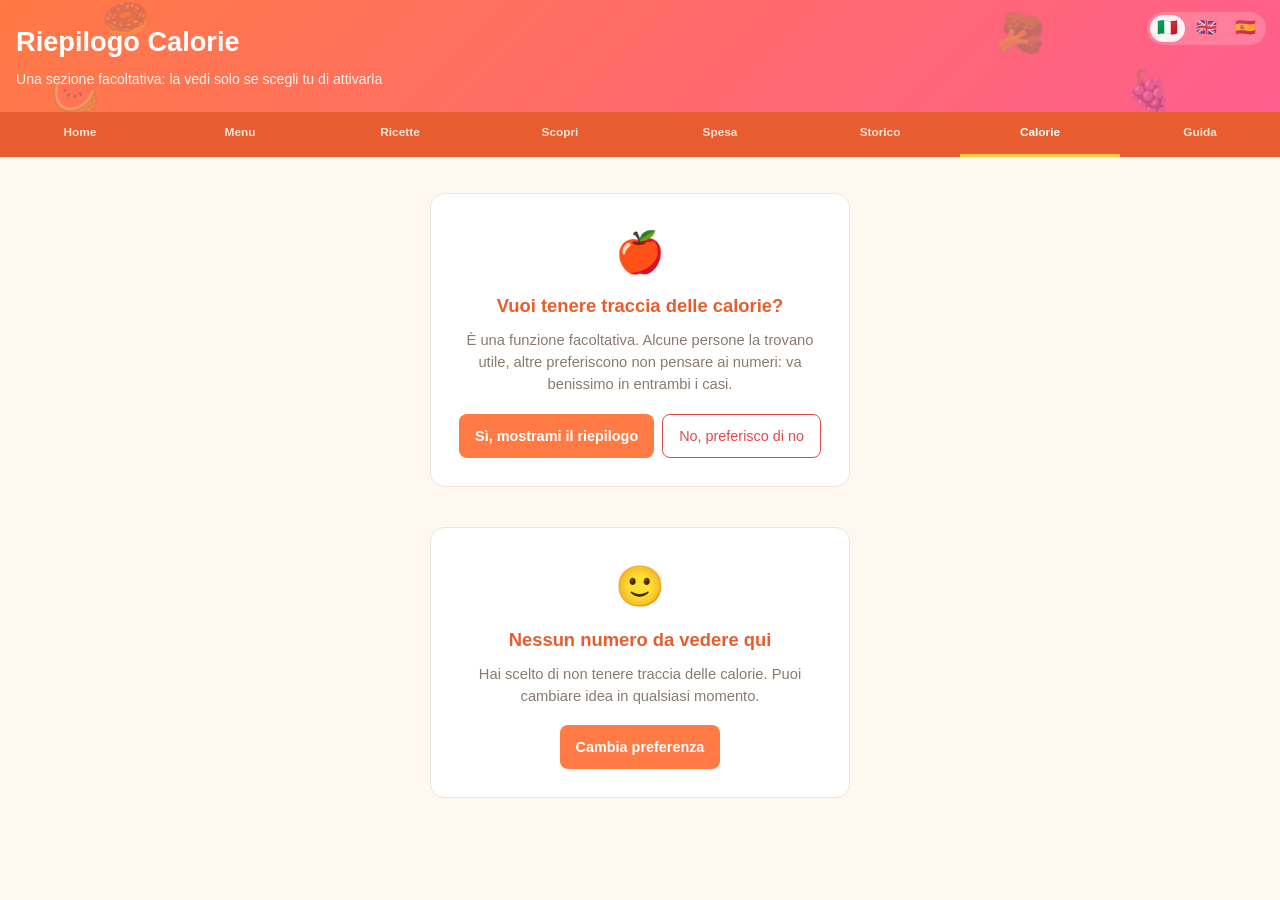
==== calorie.html @ 0573c85f "Primo commit: Kit di Sopravvivenza Erasmus - app completa" ====
<!DOCTYPE html>
<html lang="it">
<head>
<meta charset="UTF-8">
<meta name="viewport" content="width=device-width, initial-scale=1.0, maximum-scale=1">
<title>Calorie | Piano Alimentare</title>
<link rel="stylesheet" href="style.css">
</head>
<body>

  <header class="app-header">
    <div class="header-decor" aria-hidden="true">
      <span class="decor decor-1">🍩</span>
      <span class="decor decor-2">🍇</span>
      <span class="decor decor-3">🥦</span>
      <span class="decor decor-4">🍉</span>
    </div>
    <h1 data-i18n="calorie.title">Riepilogo Calorie</h1>
    <p class="header-subtitle" data-i18n="calorie.subtitle">Una sezione facoltativa: la vedi solo se scegli tu di attivarla</p>
  </header>

  <nav class="main-nav">
    <a href="index.html" class="main-nav-link" data-i18n="nav.home">Home</a>
    <a href="menu.html" class="main-nav-link" data-i18n="nav.menu">Menu</a>
    <a href="ricette.html" class="main-nav-link" data-i18n="nav.ricette">Ricette</a>
    <a href="scopri.html" class="main-nav-link" data-i18n="nav.scopri">Scopri</a>
    <a href="spesa.html" class="main-nav-link" data-i18n="nav.spesa">Spesa</a>
    <a href="storico.html" class="main-nav-link" data-i18n="nav.storico">Storico</a>
    <a href="calorie.html" class="main-nav-link active" data-i18n="nav.calorie">Calorie</a>
    <a href="guida.html" class="main-nav-link" data-i18n="nav.guida">Guida</a>
  </nav>

  <main class="page-container">

    <div id="consentScreen" class="consent-screen" hidden>
      <div class="consent-card">
        <div class="consent-icon">🍎</div>
        <h2 data-i18n="calorie.consentTitle">Vuoi tenere traccia delle calorie?</h2>
        <p data-i18n="calorie.consentText">È una funzione facoltativa. Alcune persone la trovano utile, altre preferiscono non pensare ai numeri: va benissimo in entrambi i casi.</p>
        <div class="consent-actions">
          <button type="button" id="consentYesBtn" class="primary-btn" data-i18n="calorie.consentYes">Sì, mostrami il riepilogo</button>
          <button type="button" id="consentNoBtn" class="reset-btn" data-i18n="calorie.consentNo">No, preferisco di no</button>
        </div>
      </div>
    </div>

    <div id="declinedScreen" class="consent-screen" hidden>
      <div class="consent-card">
        <div class="consent-icon">🙂</div>
        <h2 data-i18n="calorie.declinedTitle">Nessun numero da vedere qui</h2>
        <p data-i18n="calorie.declinedText">Hai scelto di non tenere traccia delle calorie. Puoi cambiare idea in qualsiasi momento.</p>
        <div class="consent-actions">
          <button type="button" id="changeMindBtn" class="primary-btn" data-i18n="calorie.changeMind">Cambia preferenza</button>
        </div>
      </div>
    </div>

    <div id="calorieContent" hidden>
      <div class="goal-setting goal-setting-inline">
        <label for="goalInput" data-i18n="calorie.dailyGoal">Obiettivo giornaliero</label>
        <div class="goal-input-wrap">
          <input type="number" id="goalInput" min="500" step="50" value="2000">
          <span>kcal</span>
        </div>
      </div>

      <nav id="dayTabs" class="day-tabs"></nav>

      <div id="daysContainer"></div>

      <button type="button" id="hideAgainBtn" class="hide-again-btn" data-i18n="calorie.hideAgain">Nascondi di nuovo questa sezione</button>
    </div>

  </main>

  <script src="data.js"></script>
  <script src="i18n.js"></script>
  <script src="calorie.js"></script>
</body>
</html>
---- style.css ----
:root {
  --primario: #ff7a45;
  --primario-scuro: #e85d2f;
  --secondario: #2ec4b6;
  --secondario-scuro: #21a094;
  --giallo: #ffc93c;
  --crema: #fff8f0;
  --bianco: #ffffff;
  --grigio-bordo: #f0e4d8;
  --testo: #3a2e2a;
  --testo-secondario: #8a7a6f;
  --rosso-avviso: #e24a4a;
  --verde-leggero: #43a06e;
  --viola: #9b6bd6;
}

* {
  box-sizing: border-box;
  margin: 0;
  padding: 0;
}

body {
  font-family: "Segoe UI", Arial, sans-serif;
  background-color: var(--crema);
  color: var(--testo);
  line-height: 1.5;
  padding-bottom: 40px;
}

/* Header */

.app-header {
  position: relative;
  overflow: hidden;
  background: linear-gradient(135deg, var(--primario), #ff5e8e);
  color: var(--bianco);
  padding: 22px 16px;
}

.app-header h1 {
  position: relative;
  z-index: 1;
  font-size: 1.4rem;
  font-weight: 700;
  margin-bottom: 6px;
}

.header-subtitle {
  position: relative;
  z-index: 1;
  font-size: 0.88rem;
  color: #fff0e8;
  font-weight: 400;
  max-width: 480px;
}

.header-decor {
  position: absolute;
  inset: 0;
  pointer-events: none;
}

.header-decor .decor {
  position: absolute;
  font-size: 2.4rem;
  opacity: 0.28;
  filter: drop-shadow(0 2px 2px rgba(0, 0, 0, 0.08));
}

.decor-1 { top: -10px; left: 8%; transform: rotate(-12deg); }
.decor-2 { top: 55%; left: 88%; transform: rotate(10deg); font-size: 2.8rem; }
.decor-3 { top: 5%; left: 78%; transform: rotate(15deg); }
.decor-4 { top: 60%; left: 4%; transform: rotate(-8deg); font-size: 2rem; }

/* Selettore lingua (iniettato da i18n.js in ogni header) */

.lang-switcher {
  position: absolute;
  z-index: 2;
  top: 12px;
  right: 14px;
  display: flex;
  gap: 4px;
  background: rgba(255, 255, 255, 0.18);
  border-radius: 20px;
  padding: 3px;
}

.lang-switcher-btn {
  border: none;
  background: transparent;
  font-size: 1.05rem;
  line-height: 1;
  padding: 5px 7px;
  border-radius: 16px;
  cursor: pointer;
  opacity: 0.65;
}

.lang-switcher-btn.active {
  background: rgba(255, 255, 255, 0.9);
  opacity: 1;
}

.goal-setting {
  position: relative;
  z-index: 1;
  display: flex;
  flex-direction: column;
  gap: 4px;
  font-size: 0.85rem;
  margin-top: 14px;
}

.goal-input-wrap {
  display: flex;
  align-items: center;
  gap: 8px;
}

.goal-input-wrap input {
  width: 100px;
  padding: 8px 10px;
  border-radius: 8px;
  border: none;
  font-size: 1rem;
}

/* Main navigation (Menu / Ricette / Spesa / Calorie) */

.main-nav {
  display: flex;
  background-color: var(--primario-scuro);
}

.main-nav-link {
  flex: 1;
  text-align: center;
  padding: 12px 4px;
  color: #ffe1d1;
  text-decoration: none;
  font-size: 0.74rem;
  font-weight: 700;
  border-bottom: 3px solid transparent;
}

.main-nav-link.active {
  color: var(--bianco);
  border-bottom-color: var(--giallo);
}

/* Generic page container (used by ricette.html / spesa.html / calorie.html) */

.page-container {
  max-width: 700px;
  margin: 0 auto;
  padding: 16px;
}

.panel {
  background-color: var(--bianco);
  border: 1px solid var(--grigio-bordo);
  border-radius: 14px;
  padding: 16px;
  margin-bottom: 16px;
}

.panel h2 {
  font-size: 1rem;
  color: var(--primario-scuro);
  margin-bottom: 10px;
  border-bottom: 2px solid var(--crema);
  padding-bottom: 6px;
}

.empty-message {
  color: var(--testo-secondario);
  font-size: 0.9rem;
  padding: 8px 0;
}

/* Day tabs */

.day-tabs {
  display: flex;
  overflow-x: auto;
  gap: 6px;
  padding: 12px 16px;
  background-color: var(--bianco);
  border-bottom: 1px solid var(--grigio-bordo);
  -webkit-overflow-scrolling: touch;
}

.day-tab {
  flex: 0 0 auto;
  min-height: 40px;
  padding: 8px 16px;
  border: 1px solid var(--grigio-bordo);
  border-radius: 20px;
  background-color: var(--bianco);
  color: var(--testo);
  font-size: 0.9rem;
  cursor: pointer;
  white-space: nowrap;
}

.day-tab.active {
  background-color: var(--primario);
  border-color: var(--primario);
  color: var(--bianco);
  font-weight: 700;
}

/* Storico settimanale */

.week-tabs {
  display: flex;
  overflow-x: auto;
  gap: 8px;
  padding: 4px 16px 14px;
  -webkit-overflow-scrolling: touch;
}

.week-tab {
  flex: 0 0 auto;
  min-height: 40px;
  padding: 8px 16px;
  border: 1px solid var(--grigio-bordo);
  border-radius: 20px;
  background-color: var(--bianco);
  color: var(--testo);
  font-size: 0.85rem;
  cursor: pointer;
  white-space: nowrap;
}

.week-tab.active {
  background-color: var(--viola);
  border-color: var(--viola);
  color: var(--bianco);
  font-weight: 700;
}

.photo-thumb-small {
  width: 30px;
  height: 30px;
  border-radius: 7px;
  border: none;
  background-size: cover;
  background-position: center;
  cursor: pointer;
  padding: 0;
  flex-shrink: 0;
}

/* Day panel */

main {
  max-width: 700px;
  margin: 0 auto;
  padding: 16px;
}

.day-panel {
  display: none;
}

.day-panel.active {
  display: block;
}

.day-summary {
  background-color: var(--bianco);
  border: 1px solid var(--grigio-bordo);
  border-radius: 14px;
  padding: 16px;
  margin-bottom: 16px;
}

.summary-text {
  font-size: 1.1rem;
  font-weight: 700;
  margin-bottom: 8px;
  color: var(--primario-scuro);
}

.progress-bar-bg {
  width: 100%;
  height: 10px;
  background-color: var(--grigio-bordo);
  border-radius: 6px;
  overflow: hidden;
}

.progress-bar-fill {
  height: 100%;
  width: 0%;
  background: linear-gradient(90deg, var(--secondario), var(--primario));
  border-radius: 6px;
  transition: width 0.3s ease;
}

.progress-bar-fill.over-goal {
  background: var(--rosso-avviso);
}

/* Meal sections */

.meal-section {
  background-color: var(--bianco);
  border: 1px solid var(--grigio-bordo);
  border-radius: 14px;
  padding: 16px;
  margin-bottom: 14px;
}

.meal-section h2 {
  font-size: 1rem;
  color: var(--primario-scuro);
  margin-bottom: 10px;
  border-bottom: 2px solid var(--crema);
  padding-bottom: 6px;
}

.food-list {
  list-style: none;
  margin-bottom: 12px;
}

.food-list li {
  display: flex;
  justify-content: space-between;
  align-items: center;
  padding: 10px 0;
  border-bottom: 1px solid var(--grigio-bordo);
  gap: 8px;
}

.food-list li:last-child {
  border-bottom: none;
}

.food-emoji {
  font-size: 1.3rem;
  flex-shrink: 0;
}

.food-name {
  font-weight: 600;
  flex: 1;
}

.food-detail {
  font-size: 0.85rem;
  color: var(--testo-secondario);
  white-space: nowrap;
  font-weight: 400;
}

.food-list-readonly li {
  gap: 10px;
}

.empty-meal {
  color: var(--testo-secondario);
  font-size: 0.88rem;
  font-style: italic;
  padding: 8px 0;
  list-style: none;
}

.delete-food {
  background: none;
  border: none;
  color: var(--rosso-avviso);
  font-size: 1.3rem;
  line-height: 1;
  cursor: pointer;
  padding: 4px 8px;
  min-width: 36px;
  min-height: 36px;
}

/* Add recipe / add food forms */

.add-recipe-form {
  display: grid;
  grid-template-columns: 1fr;
  gap: 8px;
  margin-bottom: 10px;
}

.add-recipe-form input {
  padding: 10px 12px;
  border: 1px solid var(--grigio-bordo);
  border-radius: 8px;
  font-size: 0.9rem;
  width: 100%;
  background-color: var(--bianco);
}

.porzioni-select {
  padding: 10px 12px;
  border: 1px solid var(--grigio-bordo);
  border-radius: 8px;
  font-size: 0.9rem;
  width: 100%;
  background-color: var(--bianco);
}

.add-recipe-form button {
  padding: 10px 12px;
  border: none;
  border-radius: 8px;
  background-color: var(--primario);
  color: var(--bianco);
  font-size: 0.95rem;
  font-weight: 700;
  cursor: pointer;
  min-height: 44px;
}

.add-recipe-form button:active {
  background-color: var(--primario-scuro);
}

.manual-entry summary,
.delivery-entry summary,
.fuori-entry summary {
  font-size: 0.85rem;
  color: var(--testo-secondario);
  cursor: pointer;
  padding: 6px 0;
}

.manual-entry .add-food-form,
.delivery-entry .add-delivery-form,
.fuori-entry .add-fuori-form {
  margin-top: 8px;
}

.delivery-entry,
.fuori-entry {
  margin-top: 6px;
}

.add-delivery-form,
.add-fuori-form {
  display: grid;
  grid-template-columns: 1fr;
  gap: 8px;
}

.add-delivery-form input,
.add-fuori-form input {
  padding: 10px 12px;
  border: 1px solid var(--grigio-bordo);
  border-radius: 8px;
  font-size: 0.95rem;
  width: 100%;
}

.add-delivery-form button {
  padding: 10px 12px;
  border: none;
  border-radius: 8px;
  background-color: var(--giallo);
  color: var(--testo);
  font-size: 0.95rem;
  font-weight: 700;
  cursor: pointer;
  min-height: 44px;
}

.add-fuori-form button {
  padding: 10px 12px;
  border: none;
  border-radius: 8px;
  background-color: var(--viola);
  color: var(--bianco);
  font-size: 0.95rem;
  font-weight: 700;
  cursor: pointer;
  min-height: 44px;
}

.add-food-form {
  display: grid;
  grid-template-columns: 1fr;
  gap: 8px;
}

.add-food-form input {
  padding: 10px 12px;
  border: 1px solid var(--grigio-bordo);
  border-radius: 8px;
  font-size: 0.95rem;
  width: 100%;
}

.add-food-form button {
  padding: 10px 12px;
  border: none;
  border-radius: 8px;
  background-color: var(--secondario);
  color: var(--bianco);
  font-size: 0.95rem;
  font-weight: 700;
  cursor: pointer;
  min-height: 44px;
}

.add-food-form button:active {
  background-color: var(--secondario-scuro);
}

/* Footer */

.app-footer {
  max-width: 700px;
  margin: 20px auto 0;
  padding: 0 16px;
  text-align: center;
}

.reset-btn {
  background-color: var(--bianco);
  border: 1px solid var(--rosso-avviso);
  color: var(--rosso-avviso);
  padding: 10px 16px;
  border-radius: 8px;
  font-size: 0.9rem;
  cursor: pointer;
  min-height: 44px;
}

.secondary-link {
  display: inline-block;
  margin-bottom: 12px;
  color: var(--secondario-scuro);
  font-size: 0.88rem;
  font-weight: 600;
  text-decoration: none;
}

.footer-note {
  margin-top: 10px;
  font-size: 0.78rem;
  color: var(--testo-secondario);
}

/* Filters (pagina Ricette) */

.filters {
  margin-bottom: 10px;
}

.filter-group {
  display: flex;
  flex-wrap: wrap;
  gap: 6px;
  margin-bottom: 8px;
}

.filter-chip {
  padding: 7px 14px;
  border: 1px solid var(--grigio-bordo);
  border-radius: 20px;
  background-color: var(--bianco);
  color: var(--testo);
  font-size: 0.85rem;
  cursor: pointer;
}

.filter-chip.active {
  background-color: var(--primario);
  border-color: var(--primario);
  color: var(--bianco);
  font-weight: 700;
}

#allergeneFilters .filter-chip.active,
#autoGenAllergeniFilters .filter-chip.active {
  background-color: var(--rosso-avviso);
  border-color: var(--rosso-avviso);
}

.auto-generate-allergeni {
  display: flex;
  flex-direction: column;
  gap: 4px;
}

.auto-generate-evita {
  display: flex;
  flex-direction: column;
  gap: 6px;
}

.auto-generate-evita label {
  font-size: 0.82rem;
  font-weight: 600;
  color: var(--testo-secondario);
}

.auto-generate-evita input {
  padding: 10px 12px;
  border: 1px solid var(--grigio-bordo);
  border-radius: 8px;
  font-size: 0.92rem;
  background-color: var(--bianco);
  color: var(--testo);
}

.filter-label {
  display: block;
  width: 100%;
  font-size: 0.8rem;
  color: var(--testo-secondario);
  margin-bottom: 4px;
}

.allergene-disclaimer {
  font-size: 0.75rem;
  color: var(--testo-secondario);
  font-style: italic;
  margin-top: 4px;
}

.frigo-tool {
  background-color: var(--bianco);
  border: 1px solid var(--grigio-bordo);
  border-radius: 12px;
  padding: 12px 14px;
  margin-bottom: 14px;
}

.frigo-tool summary {
  font-size: 0.9rem;
  font-weight: 600;
  color: var(--primario-scuro);
  cursor: pointer;
}

.frigo-form {
  display: grid;
  grid-template-columns: 1fr;
  gap: 8px;
  margin-top: 10px;
}

.frigo-form input {
  padding: 10px 12px;
  border: 1px solid var(--grigio-bordo);
  border-radius: 8px;
  font-size: 0.9rem;
  width: 100%;
}

.badge-frigo {
  background-color: #e0f7ff;
  color: #0277bd;
}

.auto-generate-panel {
  background-color: var(--bianco);
  border-bottom: 1px solid var(--grigio-bordo);
  padding: 10px 16px;
}

.auto-generate-panel summary {
  font-size: 0.92rem;
  font-weight: 700;
  color: var(--primario-scuro);
  cursor: pointer;
  max-width: 700px;
  margin: 0 auto;
}

.auto-generate-form {
  max-width: 700px;
  margin: 10px auto 0;
  display: flex;
  flex-direction: column;
  gap: 10px;
}

.auto-generate-option {
  display: flex;
  align-items: center;
  gap: 8px;
  font-size: 0.88rem;
  color: var(--testo-secondario);
}

.auto-generate-mode {
  display: flex;
  flex-direction: column;
  gap: 6px;
}

.auto-generate-mode label {
  font-size: 0.82rem;
  font-weight: 600;
  color: var(--testo-secondario);
}

.auto-generate-mode select {
  padding: 10px 12px;
  border: 1px solid var(--grigio-bordo);
  border-radius: 8px;
  font-size: 0.92rem;
  background-color: var(--bianco);
  color: var(--testo);
}

.auto-generate-option input[type="checkbox"] {
  width: 18px;
  height: 18px;
  accent-color: var(--secondario);
  flex-shrink: 0;
}

.auto-generate-status {
  font-size: 0.85rem;
  color: var(--secondario-scuro);
  font-weight: 600;
  min-height: 1.2em;
}

.recipe-count {
  font-size: 0.82rem;
  color: var(--testo-secondario);
  margin-bottom: 10px;
}

.search-input {
  width: 100%;
  padding: 12px 14px;
  border: 1px solid var(--grigio-bordo);
  border-radius: 10px;
  font-size: 0.95rem;
  margin-bottom: 14px;
  background-color: var(--bianco);
}

.badge-pesce {
  background-color: #e3f2fd;
  color: #1565c0;
}

.load-more-btn {
  display: block;
  width: 100%;
  margin-top: 16px;
}

/* Recipe cards (pagina Ricette) */

.recipe-grid {
  display: grid;
  grid-template-columns: 1fr;
  gap: 12px;
}

.recipe-card {
  display: flex;
  gap: 12px;
  background-color: var(--bianco);
  border: 1px solid var(--grigio-bordo);
  border-radius: 14px;
  padding: 14px;
}

.recipe-card-icon {
  flex: 0 0 56px;
  width: 56px;
  height: 56px;
  border-radius: 16px;
  background: var(--crema);
  display: flex;
  align-items: center;
  justify-content: center;
  font-size: 1.8rem;
}

.recipe-card-body {
  flex: 1;
  min-width: 0;
}

.recipe-card-body h3 {
  font-size: 1.02rem;
  color: var(--testo);
  margin-bottom: 8px;
}

.recipe-card-title-row {
  display: flex;
  align-items: flex-start;
  justify-content: space-between;
  gap: 8px;
}

.recipe-card-title-row h3 {
  margin-bottom: 8px;
}

.favorite-btn {
  flex: 0 0 auto;
  border: none;
  background: transparent;
  font-size: 1.25rem;
  line-height: 1;
  cursor: pointer;
  padding: 0 2px;
  color: var(--testo-secondario);
}

.favorite-btn.active {
  color: #e0a300;
}

.badge-corsa {
  background-color: #fff0d6;
  color: #b5730a;
}

.recipe-badges {
  display: flex;
  flex-wrap: wrap;
  gap: 6px;
  margin-bottom: 4px;
}

.badge {
  font-size: 0.72rem;
  font-weight: 700;
  padding: 3px 9px;
  border-radius: 10px;
}

.badge-categoria {
  background-color: #e3f7f5;
  color: var(--secondario-scuro);
}

.badge-tempo {
  background-color: #eef2ff;
  color: #3949ab;
}

.badge-kcal {
  background-color: #fff4e5;
  color: #b06a00;
}

.badge-stile-leggero {
  background-color: #e6f6ec;
  color: var(--verde-leggero);
}

.badge-stile-bilanciato {
  background-color: #fff6dd;
  color: #b8860b;
}

.badge-stile-goloso {
  background-color: #ffe4ec;
  color: #d6336c;
}

.badge-paese {
  background-color: #e8f0fe;
  color: #2255aa;
}

/* Pagina Scopri (piatti tipici) */

.paese-intro {
  margin-bottom: 14px;
}

.paese-intro p {
  background-color: var(--bianco);
  border: 1px solid var(--grigio-bordo);
  border-left: 4px solid var(--secondario);
  border-radius: 10px;
  padding: 12px 14px;
  font-size: 0.92rem;
  color: var(--testo);
  line-height: 1.5;
}

.dish-card .recipe-card-body h3 {
  margin-bottom: 6px;
}

.dish-description {
  font-size: 0.9rem;
  color: var(--testo-secondario);
  line-height: 1.45;
  margin-top: 6px;
}

.recipe-details {
  margin-top: 10px;
}

.recipe-details summary {
  font-size: 0.85rem;
  color: var(--primario-scuro);
  font-weight: 700;
  cursor: pointer;
  padding: 6px 0;
}

.recipe-subtitle {
  font-size: 0.8rem;
  font-weight: 700;
  color: var(--testo-secondario);
  margin-top: 8px;
  margin-bottom: 4px;
}

.ingredient-list {
  list-style: disc;
  padding-left: 20px;
  font-size: 0.9rem;
}

.ingredient-list li {
  margin-bottom: 2px;
}

.recipe-instructions {
  font-size: 0.9rem;
  color: var(--testo);
}

/* Shopping list (pagina Lista della Spesa) */

.shopping-actions {
  display: flex;
  flex-wrap: wrap;
  gap: 8px;
  margin-bottom: 16px;
}

.primary-btn {
  padding: 10px 16px;
  border: none;
  border-radius: 8px;
  background-color: var(--primario);
  color: var(--bianco);
  font-size: 0.9rem;
  font-weight: 700;
  cursor: pointer;
  min-height: 44px;
}

.primary-btn:active {
  background-color: var(--primario-scuro);
}

.shopping-list {
  list-style: none;
}

.shopping-item {
  display: flex;
  align-items: center;
  justify-content: space-between;
  gap: 8px;
  padding: 10px 0;
  border-bottom: 1px solid var(--grigio-bordo);
}

.shopping-item:last-child {
  border-bottom: none;
}

.shopping-item.checked .shopping-name {
  text-decoration: line-through;
  color: var(--testo-secondario);
}

.shopping-label {
  display: flex;
  align-items: center;
  gap: 10px;
  flex: 1;
  cursor: pointer;
}

.shopping-label input[type="checkbox"] {
  width: 20px;
  height: 20px;
  flex-shrink: 0;
  accent-color: var(--primario);
}

.shopping-name {
  font-weight: 600;
  flex: 1;
}

.shopping-qty {
  font-size: 0.85rem;
  color: var(--testo-secondario);
  white-space: nowrap;
}

.add-extra-form {
  display: grid;
  grid-template-columns: 1fr;
  gap: 8px;
  margin-top: 12px;
}

.add-extra-form input {
  padding: 10px 12px;
  border: 1px solid var(--grigio-bordo);
  border-radius: 8px;
  font-size: 0.95rem;
  width: 100%;
}

.add-extra-form button {
  padding: 10px 12px;
  border: none;
  border-radius: 8px;
  background-color: var(--primario);
  color: var(--bianco);
  font-size: 0.95rem;
  font-weight: 700;
  cursor: pointer;
  min-height: 44px;
}

/* Foto ricordo dei piatti */

.food-photo-slot {
  flex-shrink: 0;
  display: flex;
  align-items: center;
  gap: 4px;
}

.add-photo-btn {
  display: flex;
  align-items: center;
  justify-content: center;
  width: 36px;
  height: 36px;
  border-radius: 8px;
  background-color: var(--crema);
  border: 1px dashed var(--grigio-bordo);
  font-size: 1rem;
  cursor: pointer;
}

.photo-thumb {
  width: 36px;
  height: 36px;
  border-radius: 8px;
  border: none;
  background-size: cover;
  background-position: center;
  cursor: pointer;
  padding: 0;
}

.remove-photo-btn {
  background: none;
  border: none;
  color: var(--rosso-avviso);
  font-size: 1rem;
  line-height: 1;
  cursor: pointer;
  padding: 2px 4px;
}

.lightbox {
  display: none;
  position: fixed;
  inset: 0;
  background: rgba(0, 0, 0, 0.85);
  align-items: center;
  justify-content: center;
  z-index: 100;
  padding: 24px;
}

.lightbox.open {
  display: flex;
}

.lightbox img {
  max-width: 100%;
  max-height: 100%;
  border-radius: 10px;
}

/* Budget spesa (pagina Lista della Spesa) */

.budget-panel .panel-h2 {
  margin-bottom: 12px;
}

.budget-summary {
  margin-bottom: 14px;
}

.budget-line {
  display: flex;
  justify-content: space-between;
  padding: 6px 0;
  font-size: 0.92rem;
  color: var(--testo-secondario);
}

.budget-line-total {
  border-top: 1px solid var(--grigio-bordo);
  margin-top: 4px;
  padding-top: 10px;
  font-weight: 700;
  color: var(--primario-scuro);
  font-size: 1.05rem;
}

.add-expense-form {
  display: grid;
  grid-template-columns: 1fr;
  gap: 8px;
  margin-top: 12px;
}

.add-expense-form input {
  padding: 10px 12px;
  border: 1px solid var(--grigio-bordo);
  border-radius: 8px;
  font-size: 0.95rem;
  width: 100%;
}

.add-expense-form button {
  padding: 10px 12px;
  border: none;
  border-radius: 8px;
  background-color: var(--primario);
  color: var(--bianco);
  font-size: 0.95rem;
  font-weight: 700;
  cursor: pointer;
  min-height: 44px;
}

/* Schermata di consenso Calorie */

.consent-screen {
  display: flex;
  justify-content: center;
  padding: 20px 0;
}

.consent-card {
  background-color: var(--bianco);
  border: 1px solid var(--grigio-bordo);
  border-radius: 14px;
  padding: 28px 20px;
  text-align: center;
  max-width: 420px;
}

.consent-icon {
  font-size: 2.5rem;
  margin-bottom: 10px;
}

.consent-card h2 {
  font-size: 1.15rem;
  color: var(--primario-scuro);
  margin-bottom: 10px;
}

.consent-card p {
  font-size: 0.92rem;
  color: var(--testo-secondario);
  margin-bottom: 18px;
  line-height: 1.5;
}

.consent-actions {
  display: flex;
  flex-direction: column;
  gap: 8px;
}

.goal-setting-inline {
  background-color: var(--bianco);
  border: 1px solid var(--grigio-bordo);
  border-radius: 14px;
  padding: 14px 16px;
  margin-bottom: 16px;
  color: var(--testo);
}

.goal-setting-inline label {
  font-size: 0.85rem;
  color: var(--testo-secondario);
}

.hide-again-btn {
  display: block;
  margin: 20px auto 0;
  background: none;
  border: none;
  color: var(--testo-secondario);
  font-size: 0.82rem;
  text-decoration: underline;
  cursor: pointer;
  padding: 8px;
}

/* Budget: toggle periodo + grafico */

.period-toggle {
  display: flex;
  gap: 6px;
  margin-bottom: 14px;
}

.budget-chart {
  display: flex;
  width: 100%;
  height: 22px;
  border-radius: 8px;
  overflow: hidden;
  background-color: var(--grigio-bordo);
  margin-bottom: 12px;
}

.budget-chart-segment {
  height: 100%;
  transition: width 0.3s ease;
}

.budget-legend {
  display: flex;
  flex-direction: column;
  gap: 6px;
  margin-bottom: 16px;
}

.budget-legend-item {
  display: flex;
  align-items: center;
  gap: 8px;
  font-size: 0.85rem;
}

.budget-legend-dot {
  width: 10px;
  height: 10px;
  border-radius: 50%;
  flex-shrink: 0;
}

.budget-legend-label {
  flex: 1;
  color: var(--testo-secondario);
}

.budget-legend-value {
  font-weight: 700;
  color: var(--testo);
}

.add-expense-form select {
  padding: 10px 12px;
  border: 1px solid var(--grigio-bordo);
  border-radius: 8px;
  font-size: 0.95rem;
  width: 100%;
  background-color: var(--bianco);
}

.condivisa-label {
  display: flex;
  align-items: center;
  gap: 8px;
  font-size: 0.9rem;
  color: var(--testo-secondario);
  padding: 4px 2px;
}

.condivisa-label input[type="checkbox"] {
  width: 18px;
  height: 18px;
  accent-color: var(--secondario);
  flex-shrink: 0;
}

/* Coinquilini e divisione spese */

.panel-hint {
  font-size: 0.88rem;
  color: var(--testo-secondario);
  margin-bottom: 10px;
}

.roommates-panel #roommateList {
  margin-bottom: 8px;
}

.settlement-panel {
  border-top: 3px solid var(--viola);
}

.settlement-line {
  display: flex;
  justify-content: space-between;
  padding: 8px 10px;
  border-radius: 8px;
  font-size: 0.92rem;
  margin-bottom: 6px;
  background-color: var(--crema);
  color: var(--testo);
}

.settlement-line span:first-child {
  font-weight: 700;
}

.balance-positive {
  background-color: rgba(46, 196, 182, 0.15);
  color: var(--secondario-scuro);
}

.balance-negative {
  background-color: rgba(226, 74, 74, 0.1);
  color: var(--rosso-avviso);
}

.settlement-transfer {
  background-color: rgba(155, 107, 214, 0.12);
  color: var(--viola);
}

/* Convertitore valuta */

.currency-panel {
  border-top: 3px solid var(--giallo);
}

.currency-controls {
  display: grid;
  grid-template-columns: 1fr;
  gap: 8px;
  margin-bottom: 10px;
}

.currency-controls select {
  padding: 10px 12px;
  border: 1px solid var(--grigio-bordo);
  border-radius: 8px;
  font-size: 0.95rem;
  background-color: var(--bianco);
}

.currency-rate-wrap {
  display: flex;
  align-items: center;
  gap: 8px;
  font-size: 0.9rem;
  color: var(--testo-secondario);
}

.currency-rate-wrap input {
  flex: 1;
  padding: 10px 12px;
  border: 1px solid var(--grigio-bordo);
  border-radius: 8px;
  font-size: 0.95rem;
}

.currency-status {
  font-size: 0.82rem;
  color: var(--testo-secondario);
  min-height: 1.2em;
  margin-bottom: 8px;
}

.currency-quick-convert {
  display: flex;
  align-items: center;
  gap: 10px;
  background-color: var(--crema);
  border-radius: 10px;
  padding: 10px 12px;
}

.currency-quick-convert input {
  flex: 1;
  padding: 8px 10px;
  border: 1px solid var(--grigio-bordo);
  border-radius: 8px;
  font-size: 0.95rem;
}

.currency-equals {
  font-weight: 700;
  color: var(--testo-secondario);
}

.currency-result {
  font-weight: 700;
  color: var(--primario-scuro);
  font-size: 1.05rem;
  white-space: nowrap;
}

@media (min-width: 480px) {
  .currency-controls {
    grid-template-columns: 1fr 1.3fr auto;
    align-items: center;
  }
}

/* Landing page (Home) */

.intro-section {
  background-color: var(--bianco);
  border: 1px solid var(--grigio-bordo);
  border-radius: 14px;
  padding: 14px 16px;
  margin-bottom: 20px;
}

.intro-section summary {
  font-size: 1rem;
  font-weight: 700;
  color: var(--primario-scuro);
  cursor: pointer;
}

.intro-text {
  margin-top: 12px;
}

.intro-text p {
  font-size: 0.92rem;
  color: var(--testo);
  margin-bottom: 10px;
  line-height: 1.55;
}

.intro-text p:last-child {
  margin-bottom: 0;
}

.dish-of-day {
  margin-bottom: 20px;
}

.dish-of-day h2 {
  font-size: 1.05rem;
  color: var(--primario-scuro);
  margin-bottom: 10px;
}

.dish-of-day-card {
  display: flex;
  gap: 14px;
  background: linear-gradient(135deg, var(--crema), var(--bianco));
  border: 1px solid var(--grigio-bordo);
  border-radius: 14px;
  padding: 18px;
}

.dish-of-day-icon {
  flex: 0 0 64px;
  width: 64px;
  height: 64px;
  border-radius: 18px;
  background-color: var(--bianco);
  display: flex;
  align-items: center;
  justify-content: center;
  font-size: 2rem;
  box-shadow: 0 1px 4px rgba(0, 0, 0, 0.06);
}

.dish-of-day-body {
  flex: 1;
  min-width: 0;
}

.dish-of-day-body h3 {
  font-size: 1.1rem;
  color: var(--testo);
  margin-bottom: 8px;
}

.dish-of-day-cta {
  display: inline-block;
  margin-top: 12px;
  text-decoration: none;
  text-align: center;
}

/* Statistiche personali (Home) */

.stats-section {
  margin-bottom: 20px;
}

.stats-section h2 {
  font-size: 1.05rem;
  color: var(--primario-scuro);
  margin-bottom: 10px;
}

.stats-grid {
  display: grid;
  grid-template-columns: repeat(3, 1fr);
  gap: 10px;
}

.stat-card {
  display: flex;
  flex-direction: column;
  align-items: center;
  text-align: center;
  gap: 4px;
  background-color: var(--bianco);
  border: 1px solid var(--grigio-bordo);
  border-radius: 14px;
  padding: 14px 8px;
}

.stat-icon {
  font-size: 1.5rem;
}

.stat-value {
  font-size: 1.15rem;
  font-weight: 700;
  color: var(--primario-scuro);
}

.stat-label {
  font-size: 0.72rem;
  color: var(--testo-secondario);
  line-height: 1.3;
}

.stats-highlight {
  margin-top: 12px;
  background: linear-gradient(135deg, var(--crema), var(--bianco));
  border: 1px solid var(--grigio-bordo);
  border-radius: 12px;
  padding: 12px 14px;
  font-size: 0.88rem;
  color: var(--testo);
  line-height: 1.6;
}

@media (min-width: 480px) {
  .stats-grid {
    grid-template-columns: repeat(4, 1fr);
  }
}

.nav-cards {
  display: grid;
  grid-template-columns: repeat(2, 1fr);
  gap: 10px;
  margin-bottom: 22px;
}

.nav-card {
  display: flex;
  flex-direction: column;
  gap: 4px;
  background-color: var(--bianco);
  border: 1px solid var(--grigio-bordo);
  border-radius: 16px;
  padding: 16px 12px;
  text-decoration: none;
  color: var(--testo);
  border-top: 4px solid var(--primario);
  transition: transform 0.15s ease;
}

.nav-card:active {
  transform: scale(0.97);
}

.nav-card-icon {
  font-size: 2.1rem;
  margin-bottom: 2px;
}

.nav-card-title {
  font-size: 0.98rem;
  font-weight: 700;
  color: var(--primario-scuro);
  line-height: 1.25;
}

.nav-card-desc {
  font-size: 0.78rem;
  color: var(--testo-secondario);
  line-height: 1.35;
}

/* Larger screens */

@media (min-width: 600px) {
  .add-food-form {
    grid-template-columns: 2fr 1fr 1fr auto;
    align-items: center;
  }

  .add-recipe-form {
    grid-template-columns: 1fr auto;
  }

  .add-extra-form {
    grid-template-columns: 2fr 1fr auto;
  }

  .add-delivery-form {
    grid-template-columns: 2fr 1.5fr 1fr 1fr auto;
  }

  .add-fuori-form {
    grid-template-columns: 2fr 1fr 1fr auto;
  }

  .add-expense-form {
    grid-template-columns: 1fr 1fr 2fr auto;
  }

  .consent-actions {
    flex-direction: row;
    justify-content: center;
  }

  .nav-cards {
    grid-template-columns: repeat(3, 1fr);
  }

  .frigo-form {
    grid-template-columns: 2fr auto auto;
  }

  .app-header h1 {
    font-size: 1.7rem;
  }

  .recipe-grid {
    grid-template-columns: repeat(2, 1fr);
  }
}
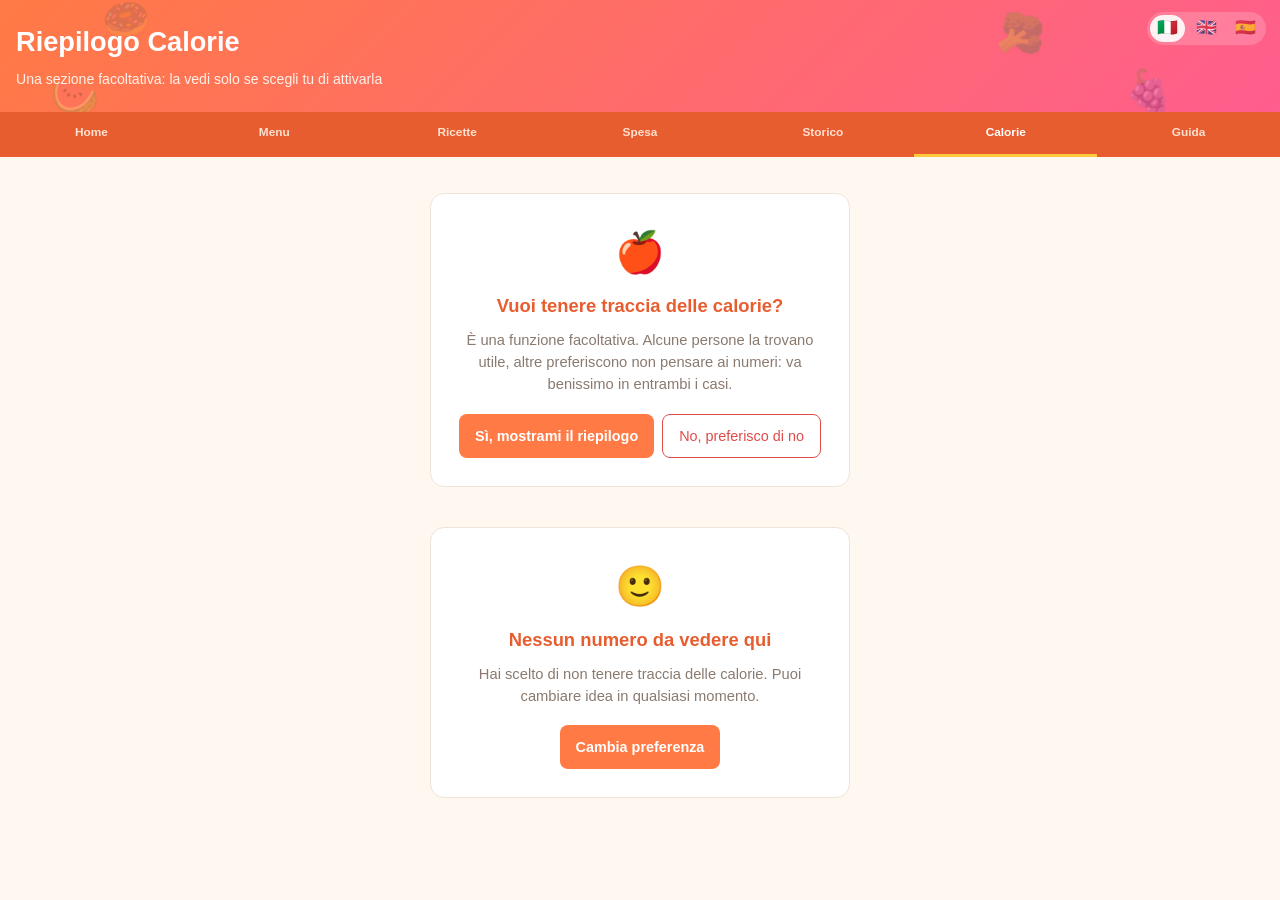
==== commit ef29c4ea: "Rimuove la funzione Scopri e unisce i pannelli del Menu - eliminati scopri.html, scopri.js, localita" ====
--- a/calorie.html
+++ b/calorie.html
@@ -3,7 +3,15 @@
 <head>
 <meta charset="UTF-8">
 <meta name="viewport" content="width=device-width, initial-scale=1.0, maximum-scale=1">
-<title>Calorie | Piano Alimentare</title>
+<title>Calorie | Sfamati</title>
+<link rel="manifest" href="manifest.json">
+<link rel="icon" href="icon-192.png">
+<meta name="theme-color" content="#ff7a45">
+<link rel="apple-touch-icon" href="icon-192.png">
+<meta name="mobile-web-app-capable" content="yes">
+<meta name="apple-mobile-web-app-capable" content="yes">
+<meta name="apple-mobile-web-app-status-bar-style" content="default">
+<meta name="apple-mobile-web-app-title" content="Sfamati">
 <link rel="stylesheet" href="style.css">
 </head>
 <body>
@@ -23,7 +31,6 @@
     <a href="index.html" class="main-nav-link" data-i18n="nav.home">Home</a>
     <a href="menu.html" class="main-nav-link" data-i18n="nav.menu">Menu</a>
     <a href="ricette.html" class="main-nav-link" data-i18n="nav.ricette">Ricette</a>
-    <a href="scopri.html" class="main-nav-link" data-i18n="nav.scopri">Scopri</a>
     <a href="spesa.html" class="main-nav-link" data-i18n="nav.spesa">Spesa</a>
     <a href="storico.html" class="main-nav-link" data-i18n="nav.storico">Storico</a>
     <a href="calorie.html" class="main-nav-link active" data-i18n="nav.calorie">Calorie</a>
@@ -76,5 +83,6 @@
   <script src="data.js"></script>
   <script src="i18n.js"></script>
   <script src="calorie.js"></script>
+<script src="register-sw.js"></script>
 </body>
 </html>
--- a/style.css
+++ b/style.css
@@ -425,6 +425,91 @@
   background-color: var(--primario-scuro);
 }
 
+/* Selettore ricette (pulsante grande + pannello di ricerca) al posto del
+   vecchio input con suggerimenti nativi, poco affidabile su mobile. */
+
+.recipe-picker {
+  position: relative;
+}
+
+.recipe-picker-toggle {
+  display: block;
+  width: 100%;
+  text-align: left;
+  padding: 12px 14px;
+  border: 1px solid var(--grigio-bordo);
+  border-radius: 8px;
+  background-color: var(--bianco);
+  color: var(--testo-secondario);
+  font-size: 0.95rem;
+  min-height: 44px;
+  cursor: pointer;
+}
+
+.recipe-picker-toggle.has-selection {
+  color: var(--testo);
+  font-weight: 700;
+  border-color: var(--primario);
+}
+
+.recipe-picker-panel {
+  margin-top: 6px;
+  padding: 8px;
+  border: 1px solid var(--grigio-bordo);
+  border-radius: 10px;
+  background-color: var(--bianco);
+  box-shadow: 0 4px 14px rgba(58, 46, 42, 0.12);
+}
+
+.recipe-picker-search {
+  width: 100%;
+  padding: 10px 12px;
+  border: 1px solid var(--grigio-bordo);
+  border-radius: 8px;
+  font-size: 16px;
+  margin-bottom: 6px;
+  background-color: var(--crema);
+}
+
+.recipe-picker-results {
+  display: flex;
+  flex-direction: column;
+  gap: 4px;
+  max-height: 260px;
+  overflow-y: auto;
+}
+
+.recipe-picker-result {
+  display: flex;
+  align-items: center;
+  gap: 8px;
+  width: 100%;
+  text-align: left;
+  padding: 10px 12px;
+  border: none;
+  border-radius: 8px;
+  background-color: var(--crema);
+  color: var(--testo);
+  font-size: 0.9rem;
+  min-height: 44px;
+  cursor: pointer;
+}
+
+.recipe-picker-result:active {
+  background-color: var(--grigio-bordo);
+}
+
+.recipe-picker-result-emoji {
+  font-size: 1.1rem;
+}
+
+.recipe-picker-empty,
+.recipe-picker-note {
+  font-size: 0.8rem;
+  color: var(--testo-secondario);
+  padding: 6px 4px;
+}
+
 .manual-entry summary,
 .delivery-entry summary,
 .fuori-entry summary {
@@ -622,10 +707,39 @@
 }
 
 .allergene-disclaimer {
-  font-size: 0.75rem;
-  color: var(--testo-secondario);
-  font-style: italic;
-  margin-top: 4px;
+  display: flex;
+  gap: 8px;
+  align-items: flex-start;
+  font-size: 0.82rem;
+  color: #7a4a00;
+  background-color: #fff4d9;
+  border: 1px solid #f0c96b;
+  border-radius: 10px;
+  padding: 10px 12px;
+  margin-top: 8px;
+  line-height: 1.45;
+}
+
+.disclaimer-section {
+  background-color: #fff4d9;
+  border: 1px solid #f0c96b;
+  border-radius: 14px;
+  padding: 16px;
+  margin-bottom: 16px;
+}
+
+.disclaimer-section h2 {
+  font-size: 1rem;
+  color: #7a4a00;
+  margin-bottom: 10px;
+  border-bottom: 2px solid #f0c96b;
+  padding-bottom: 6px;
+}
+
+.disclaimer-section p {
+  color: #7a4a00;
+  font-size: 0.9rem;
+  line-height: 1.55;
 }
 
 .frigo-tool {
@@ -663,13 +777,13 @@
   color: #0277bd;
 }
 
-.auto-generate-panel {
+.menu-tools-panel {
   background-color: var(--bianco);
   border-bottom: 1px solid var(--grigio-bordo);
   padding: 10px 16px;
 }
 
-.auto-generate-panel summary {
+.menu-tools-panel summary {
   font-size: 0.92rem;
   font-weight: 700;
   color: var(--primario-scuro);
@@ -678,9 +792,22 @@
   margin: 0 auto;
 }
 
+.menu-tools-body {
+  max-width: 700px;
+  margin: 14px auto 0;
+  display: flex;
+  flex-direction: column;
+  gap: 24px;
+}
+
+.menu-tool h3 {
+  font-size: 0.92rem;
+  font-weight: 700;
+  color: var(--primario-scuro);
+  margin-bottom: 10px;
+}
+
 .auto-generate-form {
-  max-width: 700px;
-  margin: 10px auto 0;
   display: flex;
   flex-direction: column;
   gap: 10px;
@@ -727,6 +854,108 @@
   color: var(--secondario-scuro);
   font-weight: 600;
   min-height: 1.2em;
+}
+
+.fixed-meals-intro {
+  font-size: 0.85rem;
+  color: var(--testo-secondario);
+  margin-bottom: 14px;
+  line-height: 1.5;
+}
+
+.fixed-meals-rows {
+  display: flex;
+  flex-direction: column;
+  gap: 14px;
+}
+
+.fixed-meal-row {
+  border: 1px solid var(--grigio-bordo);
+  border-radius: 12px;
+  padding: 12px;
+  background-color: var(--crema);
+}
+
+.fixed-meal-row h3 {
+  font-size: 0.95rem;
+  color: var(--testo);
+  margin-bottom: 4px;
+}
+
+.fixed-meal-status {
+  font-size: 0.85rem;
+  color: var(--testo-secondario);
+  margin-bottom: 10px;
+}
+
+.fixed-meal-status.is-fixed {
+  color: var(--secondario-scuro);
+  font-weight: 600;
+}
+
+.fix-recipe-form {
+  display: grid;
+  grid-template-columns: 1fr;
+  gap: 8px;
+}
+
+.fix-recipe-form input,
+.fix-recipe-form select,
+.fix-food-form input {
+  padding: 10px 12px;
+  border: 1px solid var(--grigio-bordo);
+  border-radius: 8px;
+  font-size: 0.9rem;
+  width: 100%;
+  background-color: var(--bianco);
+}
+
+.fix-recipe-form button,
+.fix-food-form button {
+  padding: 10px 12px;
+  border: none;
+  border-radius: 8px;
+  background-color: var(--primario);
+  color: var(--bianco);
+  font-size: 0.9rem;
+  font-weight: 700;
+  cursor: pointer;
+  min-height: 44px;
+}
+
+.fix-recipe-form button:active,
+.fix-food-form button:active {
+  background-color: var(--primario-scuro);
+}
+
+.fix-food-alt {
+  margin-top: 8px;
+}
+
+.fix-food-alt summary {
+  font-size: 0.85rem;
+  color: var(--testo-secondario);
+  cursor: pointer;
+  padding: 6px 0;
+}
+
+.fix-food-form {
+  display: grid;
+  grid-template-columns: 1fr;
+  gap: 8px;
+  margin-top: 8px;
+}
+
+.remove-fixed-btn {
+  margin-top: 10px;
+  padding: 8px 12px;
+  border: 1px solid var(--rosso-avviso);
+  border-radius: 8px;
+  background-color: var(--bianco);
+  color: var(--rosso-avviso);
+  font-size: 0.85rem;
+  font-weight: 600;
+  cursor: pointer;
 }
 
 .recipe-count {
@@ -854,6 +1083,17 @@
 .badge-kcal {
   background-color: #fff4e5;
   color: #b06a00;
+}
+
+.badge-durata {
+  background-color: #eaf6ff;
+  color: #1568a6;
+}
+
+.badge-difficolta {
+  background-color: #fef2f2;
+  color: #c2410c;
+  letter-spacing: 1px;
 }
 
 .badge-stile-leggero {
